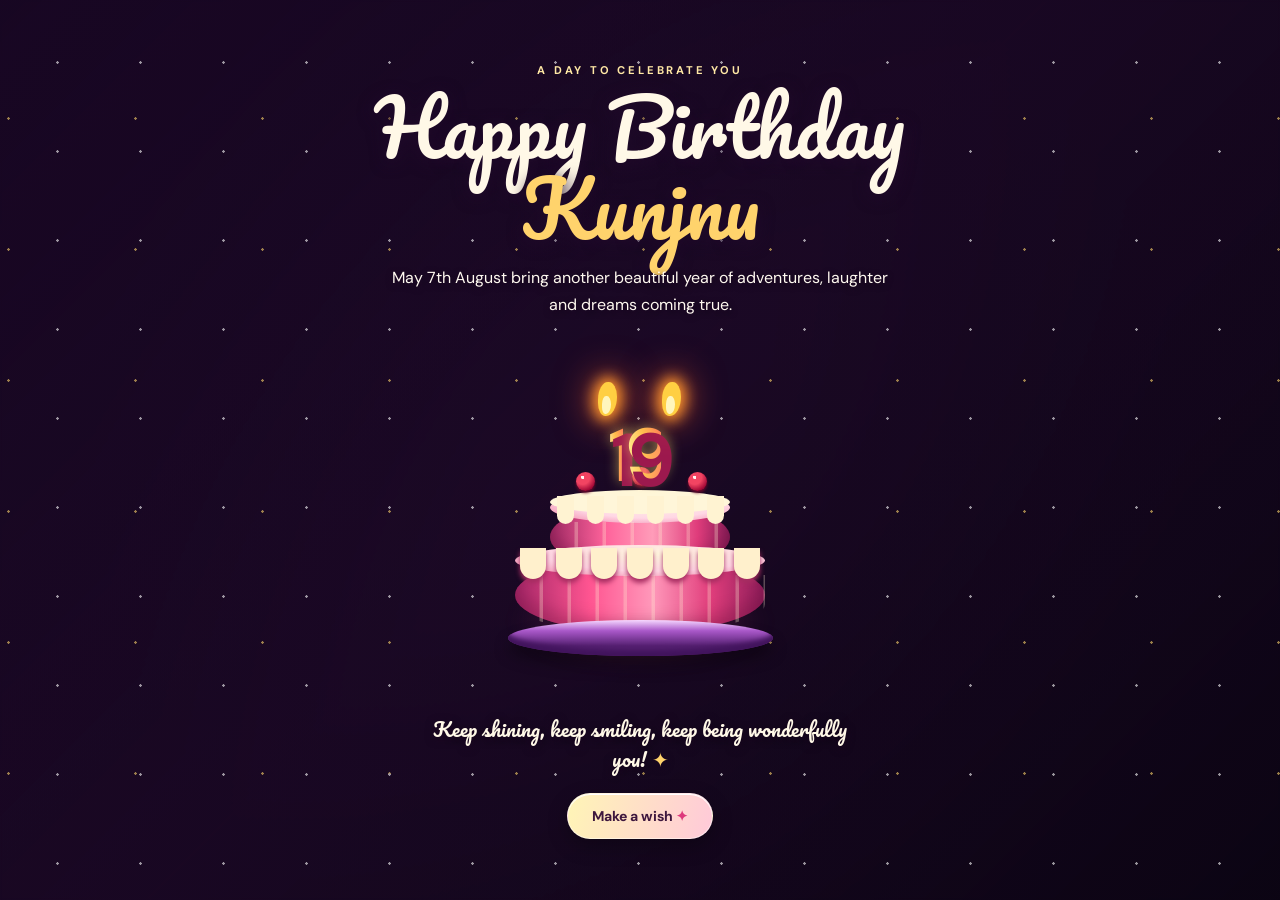
==== Kalabhushan/19/index.html @ 6c45d0da "added first folder" ====
<!doctype html>
<html lang="en">
  <head>
    <meta charset="UTF-8" />
    <meta name="viewport" content="width=device-width, initial-scale=1.0" />
    <meta name="theme-color" content="#17091e" />
    <title>Happy Birthday Kunjnu!</title>
    <link rel="preconnect" href="https://fonts.googleapis.com" />
    <link rel="preconnect" href="https://fonts.gstatic.com" crossorigin />
    <link href="https://fonts.googleapis.com/css2?family=DM+Sans:wght@400;500;700&family=Pacifico&display=swap" rel="stylesheet" />
    <link rel="stylesheet" href="style.css" />
  </head>
  <body>
    <div class="photo-show" aria-hidden="true">
      <div class="photo photo-1"></div><div class="photo photo-2"></div>
      <div class="photo photo-3"></div><div class="photo photo-4"></div>
      <div class="photo photo-5"></div><div class="photo photo-6"></div>
      <div class="photo photo-7"></div><div class="photo photo-8"></div>
      <div class="photo photo-9"></div><div class="photo photo-10"></div>
    </div>
    <div class="backdrop"></div>
    <div class="stars" aria-hidden="true"></div>

    <main>
      <p class="eyebrow">A day to celebrate you</p>
      <h1>Happy Birthday<br /><span>Kunjnu</span></h1>
      <p class="subtitle">May 7th August bring another beautiful year of adventures, laughter and dreams coming true.</p>

      <section class="cake-scene" aria-label="A birthday cake with number 19 candles">
        <div class="glow"></div>
        <div class="cake-wrap">
          <div class="flame flame-one"><i></i></div>
          <div class="flame flame-nine"><i></i></div>
          <div class="number-candles"><span>1</span><span>9</span></div>
          <div class="cake">
            <div class="cherry c1"></div><div class="cherry c2"></div><div class="cherry c3"></div>
            <div class="top-icing"><b></b><b></b><b></b><b></b><b></b><b></b></div>
            <div class="tier top-tier"><div class="side"></div></div>
            <div class="icing-band"><i></i><i></i><i></i><i></i><i></i><i></i><i></i></div>
            <div class="tier bottom-tier"><div class="side"></div></div>
            <div class="plate"></div>
          </div>
        </div>
      </section>

      <p class="wish">Keep shining, keep smiling, keep being wonderfully you! <span>✦</span></p>
      <button id="celebrate" type="button">Make a wish <span>✦</span></button>
    </main>
    <div id="confetti" aria-hidden="true"></div>
    <script src="script.js"></script>
  </body>
</html>
---- Kalabhushan/19/style.css ----
@import url('https://fonts.googleapis.com/css2?family=DM+Sans:wght@400;500;700&family=Pacifico&display=swap');

:root { --cream:#fff8e7; --pink:#ff5d91; --gold:#ffd36c; --purple:#21102e; }
* { box-sizing:border-box; }
body { min-height:100vh; margin:0; color:var(--cream); background:#17091e; font-family:'DM Sans',sans-serif; overflow-x:hidden; }
.photo-show,.backdrop,.stars { position:fixed; inset:0; }
.photo-show { z-index:-3; background:#17091e; }
.photo { position:absolute; inset:-3%; background-size:cover; background-position:center; opacity:0; filter:saturate(.88) contrast(1.05); animation: slideshow 60s infinite; }
.photo-1{background-image:url('images/IMG_20260614_135710746.jpg');animation-delay:0s}.photo-2{background-image:url('images/IMG_20260510_144820942.jpg');animation-delay:6s}.photo-3{background-image:url('images/IMG_20260415_112547070.jpg');animation-delay:12s}.photo-4{background-image:url('images/IMG_20260413_224614595.jpg');animation-delay:18s}.photo-5{background-image:url('images/IMG_20260412_101700161.jpg');animation-delay:24s}.photo-6{background-image:url('images/IMG_20260412_095704825 (1).jpg');animation-delay:30s}.photo-7{background-image:url('images/IMG_20260411_174853434.jpg');animation-delay:36s}.photo-8{background-image:url('images/IMG_20260228_193325940.jpg');animation-delay:42s}.photo-9{background-image:url('images/IMG_20260228_121214849.jpg');animation-delay:48s}.photo-10{background-image:url('images/IMG_20260124_185827385.jpg');animation-delay:54s}
@keyframes slideshow { 0%,100%{opacity:0;transform:scale(1)} 2%,9%{opacity:1;transform:scale(1.06)} 11%{opacity:0;transform:scale(1.1)} }
.backdrop { z-index:-2; background:linear-gradient(135deg,rgba(25,7,37,.84),rgba(32,9,45,.48) 48%,rgba(10,4,18,.8)),radial-gradient(circle at 50% 50%,transparent 0 20%,rgba(8,2,14,.25) 70%); backdrop-filter:blur(1px); }
.stars { z-index:-1; opacity:.58; background-image:radial-gradient(circle,#fff 1px,transparent 1.5px),radial-gradient(circle,#ffd76d 1px,transparent 1.5px); background-size:83px 89px,127px 131px; background-position:16px 18px,72px 53px; animation:twinkle 5s ease-in-out infinite alternate; }
@keyframes twinkle {to{opacity:.85; transform:scale(1.02)}}
main { width:min(94%,680px); min-height:100vh; text-align:center; margin:auto; display:flex; flex-direction:column; align-items:center; padding:clamp(38px,7vh,70px) 0 40px; }
.eyebrow { margin:0 0 10px; text-transform:uppercase; color:#ffe8a5; letter-spacing:.25em; font-size:.7rem; font-weight:700; }
h1 { margin:0; font-family:Pacifico,cursive; font-weight:400; font-size:clamp(2.7rem,8vw,4.8rem); line-height:1.05; text-shadow:0 3px 16px #210a2b; }
h1 span { color:var(--gold); }
.subtitle { max-width:500px; margin:17px auto 6px; color:#fff9f0; line-height:1.65; font-size:clamp(.88rem,2vw,1rem); text-shadow:0 2px 6px #1a061f; }
.cake-scene { height:clamp(310px,43vw,390px); width:100%; display:grid; place-items:center; perspective:900px; }
.cake-wrap { width:280px; height:280px; position:relative; transform-style:preserve-3d; animation:float 4s ease-in-out infinite; }
@keyframes float {50%{transform:translateY(-10px)}}
.glow { width:250px; height:75px; border-radius:50%; position:absolute; margin-top:205px; background:radial-gradient(ellipse,rgba(255,188,80,.55),rgba(255,84,147,.16) 45%,transparent 70%); filter:blur(12px); animation:pulse 3s ease-in-out infinite; }
@keyframes pulse {50%{transform:scale(1.15);opacity:.7}}
.cake { position:absolute; width:280px; height:210px; bottom:3px; transform-style:preserve-3d; animation:turn 10s linear infinite; }
@keyframes turn {from{transform:rotateY(-18deg)}50%{transform:rotateY(18deg)}to{transform:rotateY(-18deg)}}
.tier { left:50%; transform:translateX(-50%); position:absolute; border-radius:50%; }
.bottom-tier { bottom:23px; width:250px; height:76px; background:linear-gradient(90deg,#a42667,#ff5591 30%,#ff98ba 55%,#e13e7c 78%,#8c1c59); box-shadow:inset 0 -11px 15px rgba(91,6,48,.28); }
.bottom-tier:before,.top-tier:before { content:''; position:absolute; inset:-12px 0 auto; height:31px; border-radius:50%; background:radial-gradient(ellipse at 55% 30%,#fff9de,#ffd7e5 55%,#ed779e); }
.top-tier { bottom:86px; width:180px; height:66px; background:linear-gradient(90deg,#9e2863,#ff639b 31%,#ff9cb9 57%,#df3c7b 82%,#851c57); box-shadow:inset 0 -10px 14px rgba(91,6,48,.28); }
.side { position:absolute; inset:18px 0 0; border-radius:0 0 50% 50%; background:repeating-linear-gradient(90deg,transparent 0 24px,rgba(255,237,208,.3) 25px 28px); }
.icing-band { position:absolute; bottom:83px; left:15px; width:250px; height:25px; display:flex; justify-content:space-around; z-index:2; }
.icing-band i { width:26px; height:31px; border-radius:0 0 16px 16px; background:#fff0cc; box-shadow:0 4px 5px #a62d61; }
.top-icing { position:absolute; z-index:3; bottom:142px; left:50px; width:180px; height:24px; border-radius:50%; background:#fff6d9; display:flex; justify-content:space-around; align-items:end; }
.top-icing b { height:28px; width:17px; background:#fff3d2; border-radius:0 0 12px 12px; transform:translateY(10px); }
.cherry { z-index:4; position:absolute; bottom:165px; width:19px; height:19px; border-radius:50%; background:radial-gradient(circle at 35% 28%,#fff5f2 0 8%,#f24462 10% 38%,#9f0735 75%); box-shadow:0 2px 3px #690729; }.c1{left:76px}.c2{left:132px;bottom:170px}.c3{right:73px}
.plate { position:absolute; bottom:0; left:8px; height:36px; width:265px; border-radius:50%; background:linear-gradient(#f6d8ff,#a958c9 30%,#552071 72%); box-shadow:0 10px 15px rgba(0,0,0,.35),inset 0 -6px 5px #42145d; }
.number-candles { z-index:8; position:absolute; bottom:166px; left:0; width:100%; display:flex; justify-content:center; gap:4px; font:bold 75px/1 'DM Sans',sans-serif; letter-spacing:-10px; transform:translateX(-5px); text-shadow:3px 5px 0 #9c194e,0 0 13px rgba(255,224,109,.6); }
.number-candles span { display:inline-block; background:linear-gradient(90deg,#fff2a3,#ffbc46 45%,#ff6659); color:transparent; background-clip:text; -webkit-background-clip:text; }
.flame { z-index:9; position:absolute; width:19px; height:34px; bottom:243px; border-radius:55% 45% 60% 40%; background:#ffcf42; box-shadow:0 0 14px 5px #ff952e,0 0 35px 9px rgba(255,94,52,.55); animation:flicker .55s ease-in-out infinite alternate; }.flame:after{content:'';position:absolute;width:9px;height:18px;background:#fff6bd;border-radius:50% 50% 60% 40%;bottom:2px;left:4px}.flame-one{left:98px}.flame-nine{left:162px}
@keyframes flicker {to{transform:rotate(6deg) scale(.9,1.08);filter:brightness(1.15)}}
.wish { margin:0 0 19px; max-width:430px; font-family:Pacifico,cursive; font-size:clamp(1rem,3vw,1.25rem); line-height:1.5; text-shadow:0 2px 8px #19051d; }.wish span{color:var(--gold)}
button { border:1px solid rgba(255,255,255,.5); border-radius:99px; padding:13px 24px; color:#3e173e; background:linear-gradient(105deg,#fff5b6,#ffc9d9); font:700 .88rem 'DM Sans'; cursor:pointer; box-shadow:0 7px 20px rgba(0,0,0,.28),inset 0 1px #fff; transition:transform .2s,box-shadow .2s; }button:hover{transform:translateY(-3px) scale(1.03);box-shadow:0 10px 24px rgba(0,0,0,.34)}button span{color:#dd397c}
#confetti { position:fixed; inset:0; pointer-events:none; overflow:hidden; z-index:10; }.confetti { position:absolute; width:9px; height:15px; border-radius:2px; animation:fall 2.8s linear forwards; }@keyframes fall {to{transform:translate3d(var(--drift),110vh,0) rotate(720deg);opacity:0}}
@media (max-width:480px){.cake-wrap{transform:scale(.88)}.cake-scene{height:290px}.subtitle{max-width:330px}.eyebrow{font-size:.62rem}}
@media (prefers-reduced-motion:reduce){*,*:before,*:after{animation-duration:.001ms!important;animation-iteration-count:1!important;scroll-behavior:auto!important}}
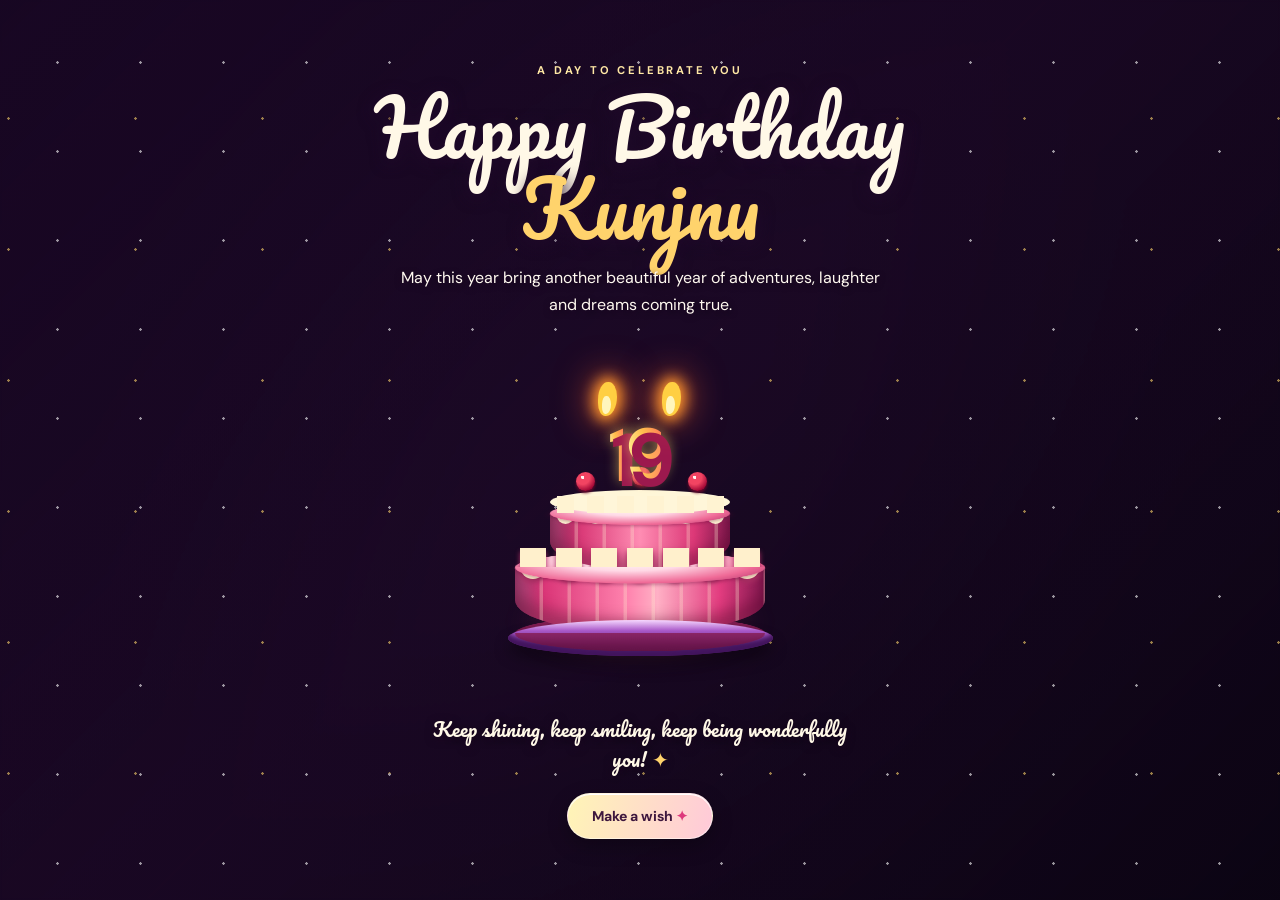
==== commit 47a4c942: "small change" ====
--- a/Kalabhushan/19/index.html
+++ b/Kalabhushan/19/index.html
@@ -5,47 +5,95 @@
     <meta name="viewport" content="width=device-width, initial-scale=1.0" />
     <meta name="theme-color" content="#17091e" />
     <title>Happy Birthday Kunjnu!</title>
+
     <link rel="preconnect" href="https://fonts.googleapis.com" />
     <link rel="preconnect" href="https://fonts.gstatic.com" crossorigin />
-    <link href="https://fonts.googleapis.com/css2?family=DM+Sans:wght@400;500;700&family=Pacifico&display=swap" rel="stylesheet" />
+    <link
+      href="https://fonts.googleapis.com/css2?family=DM+Sans:wght@400;500;700&family=Pacifico&display=swap"
+      rel="stylesheet"
+    />
     <link rel="stylesheet" href="style.css" />
   </head>
+
   <body>
     <div class="photo-show" aria-hidden="true">
-      <div class="photo photo-1"></div><div class="photo photo-2"></div>
-      <div class="photo photo-3"></div><div class="photo photo-4"></div>
-      <div class="photo photo-5"></div><div class="photo photo-6"></div>
-      <div class="photo photo-7"></div><div class="photo photo-8"></div>
-      <div class="photo photo-9"></div><div class="photo photo-10"></div>
+      <div class="photo photo-1"></div>
+      <div class="photo photo-2"></div>
+      <div class="photo photo-3"></div>
+      <div class="photo photo-4"></div>
+      <div class="photo photo-5"></div>
+      <div class="photo photo-6"></div>
+      <div class="photo photo-7"></div>
+      <div class="photo photo-8"></div>
+      <div class="photo photo-9"></div>
+      <div class="photo photo-10"></div>
     </div>
+
     <div class="backdrop"></div>
     <div class="stars" aria-hidden="true"></div>
+    <div id="glitter" aria-hidden="true"></div>
 
     <main>
       <p class="eyebrow">A day to celebrate you</p>
-      <h1>Happy Birthday<br /><span>Kunjnu</span></h1>
-      <p class="subtitle">May 7th August bring another beautiful year of adventures, laughter and dreams coming true.</p>
+
+      <h1>
+        Happy Birthday<br />
+        <span>Kunjnu</span>
+      </h1>
+
+      <p class="subtitle">
+        May this year bring another beautiful year of adventures, laughter and
+        dreams coming true.
+      </p>
 
       <section class="cake-scene" aria-label="A birthday cake with number 19 candles">
         <div class="glow"></div>
+
         <div class="cake-wrap">
           <div class="flame flame-one"><i></i></div>
           <div class="flame flame-nine"><i></i></div>
-          <div class="number-candles"><span>1</span><span>9</span></div>
+
+          <div class="number-candles">
+            <span>1</span>
+            <span>9</span>
+          </div>
+
           <div class="cake">
-            <div class="cherry c1"></div><div class="cherry c2"></div><div class="cherry c3"></div>
-            <div class="top-icing"><b></b><b></b><b></b><b></b><b></b><b></b></div>
-            <div class="tier top-tier"><div class="side"></div></div>
-            <div class="icing-band"><i></i><i></i><i></i><i></i><i></i><i></i><i></i></div>
-            <div class="tier bottom-tier"><div class="side"></div></div>
+            <div class="cherry c1"></div>
+            <div class="cherry c2"></div>
+            <div class="cherry c3"></div>
+
+            <div class="top-icing">
+              <b></b><b></b><b></b><b></b><b></b><b></b>
+            </div>
+
+            <div class="tier top-tier">
+              <div class="side"></div>
+            </div>
+
+            <div class="icing-band">
+              <i></i><i></i><i></i><i></i><i></i><i></i><i></i>
+            </div>
+
+            <div class="tier bottom-tier">
+              <div class="side"></div>
+            </div>
+
             <div class="plate"></div>
           </div>
         </div>
       </section>
 
-      <p class="wish">Keep shining, keep smiling, keep being wonderfully you! <span>✦</span></p>
-      <button id="celebrate" type="button">Make a wish <span>✦</span></button>
+      <p class="wish">
+        Keep shining, keep smiling, keep being wonderfully you!
+        <span>✦</span>
+      </p>
+
+      <button id="celebrate" type="button">
+        Make a wish <span>✦</span>
+      </button>
     </main>
+
     <div id="confetti" aria-hidden="true"></div>
     <script src="script.js"></script>
   </body>
--- a/Kalabhushan/19/style.css
+++ b/Kalabhushan/19/style.css
@@ -1,45 +1,569 @@
-@import url('https://fonts.googleapis.com/css2?family=DM+Sans:wght@400;500;700&family=Pacifico&display=swap');
-
-:root { --cream:#fff8e7; --pink:#ff5d91; --gold:#ffd36c; --purple:#21102e; }
-* { box-sizing:border-box; }
-body { min-height:100vh; margin:0; color:var(--cream); background:#17091e; font-family:'DM Sans',sans-serif; overflow-x:hidden; }
-.photo-show,.backdrop,.stars { position:fixed; inset:0; }
-.photo-show { z-index:-3; background:#17091e; }
-.photo { position:absolute; inset:-3%; background-size:cover; background-position:center; opacity:0; filter:saturate(.88) contrast(1.05); animation: slideshow 60s infinite; }
-.photo-1{background-image:url('images/IMG_20260614_135710746.jpg');animation-delay:0s}.photo-2{background-image:url('images/IMG_20260510_144820942.jpg');animation-delay:6s}.photo-3{background-image:url('images/IMG_20260415_112547070.jpg');animation-delay:12s}.photo-4{background-image:url('images/IMG_20260413_224614595.jpg');animation-delay:18s}.photo-5{background-image:url('images/IMG_20260412_101700161.jpg');animation-delay:24s}.photo-6{background-image:url('images/IMG_20260412_095704825 (1).jpg');animation-delay:30s}.photo-7{background-image:url('images/IMG_20260411_174853434.jpg');animation-delay:36s}.photo-8{background-image:url('images/IMG_20260228_193325940.jpg');animation-delay:42s}.photo-9{background-image:url('images/IMG_20260228_121214849.jpg');animation-delay:48s}.photo-10{background-image:url('images/IMG_20260124_185827385.jpg');animation-delay:54s}
-@keyframes slideshow { 0%,100%{opacity:0;transform:scale(1)} 2%,9%{opacity:1;transform:scale(1.06)} 11%{opacity:0;transform:scale(1.1)} }
-.backdrop { z-index:-2; background:linear-gradient(135deg,rgba(25,7,37,.84),rgba(32,9,45,.48) 48%,rgba(10,4,18,.8)),radial-gradient(circle at 50% 50%,transparent 0 20%,rgba(8,2,14,.25) 70%); backdrop-filter:blur(1px); }
-.stars { z-index:-1; opacity:.58; background-image:radial-gradient(circle,#fff 1px,transparent 1.5px),radial-gradient(circle,#ffd76d 1px,transparent 1.5px); background-size:83px 89px,127px 131px; background-position:16px 18px,72px 53px; animation:twinkle 5s ease-in-out infinite alternate; }
-@keyframes twinkle {to{opacity:.85; transform:scale(1.02)}}
-main { width:min(94%,680px); min-height:100vh; text-align:center; margin:auto; display:flex; flex-direction:column; align-items:center; padding:clamp(38px,7vh,70px) 0 40px; }
-.eyebrow { margin:0 0 10px; text-transform:uppercase; color:#ffe8a5; letter-spacing:.25em; font-size:.7rem; font-weight:700; }
-h1 { margin:0; font-family:Pacifico,cursive; font-weight:400; font-size:clamp(2.7rem,8vw,4.8rem); line-height:1.05; text-shadow:0 3px 16px #210a2b; }
-h1 span { color:var(--gold); }
-.subtitle { max-width:500px; margin:17px auto 6px; color:#fff9f0; line-height:1.65; font-size:clamp(.88rem,2vw,1rem); text-shadow:0 2px 6px #1a061f; }
-.cake-scene { height:clamp(310px,43vw,390px); width:100%; display:grid; place-items:center; perspective:900px; }
-.cake-wrap { width:280px; height:280px; position:relative; transform-style:preserve-3d; animation:float 4s ease-in-out infinite; }
-@keyframes float {50%{transform:translateY(-10px)}}
-.glow { width:250px; height:75px; border-radius:50%; position:absolute; margin-top:205px; background:radial-gradient(ellipse,rgba(255,188,80,.55),rgba(255,84,147,.16) 45%,transparent 70%); filter:blur(12px); animation:pulse 3s ease-in-out infinite; }
-@keyframes pulse {50%{transform:scale(1.15);opacity:.7}}
-.cake { position:absolute; width:280px; height:210px; bottom:3px; transform-style:preserve-3d; animation:turn 10s linear infinite; }
-@keyframes turn {from{transform:rotateY(-18deg)}50%{transform:rotateY(18deg)}to{transform:rotateY(-18deg)}}
-.tier { left:50%; transform:translateX(-50%); position:absolute; border-radius:50%; }
-.bottom-tier { bottom:23px; width:250px; height:76px; background:linear-gradient(90deg,#a42667,#ff5591 30%,#ff98ba 55%,#e13e7c 78%,#8c1c59); box-shadow:inset 0 -11px 15px rgba(91,6,48,.28); }
-.bottom-tier:before,.top-tier:before { content:''; position:absolute; inset:-12px 0 auto; height:31px; border-radius:50%; background:radial-gradient(ellipse at 55% 30%,#fff9de,#ffd7e5 55%,#ed779e); }
-.top-tier { bottom:86px; width:180px; height:66px; background:linear-gradient(90deg,#9e2863,#ff639b 31%,#ff9cb9 57%,#df3c7b 82%,#851c57); box-shadow:inset 0 -10px 14px rgba(91,6,48,.28); }
-.side { position:absolute; inset:18px 0 0; border-radius:0 0 50% 50%; background:repeating-linear-gradient(90deg,transparent 0 24px,rgba(255,237,208,.3) 25px 28px); }
-.icing-band { position:absolute; bottom:83px; left:15px; width:250px; height:25px; display:flex; justify-content:space-around; z-index:2; }
-.icing-band i { width:26px; height:31px; border-radius:0 0 16px 16px; background:#fff0cc; box-shadow:0 4px 5px #a62d61; }
-.top-icing { position:absolute; z-index:3; bottom:142px; left:50px; width:180px; height:24px; border-radius:50%; background:#fff6d9; display:flex; justify-content:space-around; align-items:end; }
-.top-icing b { height:28px; width:17px; background:#fff3d2; border-radius:0 0 12px 12px; transform:translateY(10px); }
-.cherry { z-index:4; position:absolute; bottom:165px; width:19px; height:19px; border-radius:50%; background:radial-gradient(circle at 35% 28%,#fff5f2 0 8%,#f24462 10% 38%,#9f0735 75%); box-shadow:0 2px 3px #690729; }.c1{left:76px}.c2{left:132px;bottom:170px}.c3{right:73px}
-.plate { position:absolute; bottom:0; left:8px; height:36px; width:265px; border-radius:50%; background:linear-gradient(#f6d8ff,#a958c9 30%,#552071 72%); box-shadow:0 10px 15px rgba(0,0,0,.35),inset 0 -6px 5px #42145d; }
-.number-candles { z-index:8; position:absolute; bottom:166px; left:0; width:100%; display:flex; justify-content:center; gap:4px; font:bold 75px/1 'DM Sans',sans-serif; letter-spacing:-10px; transform:translateX(-5px); text-shadow:3px 5px 0 #9c194e,0 0 13px rgba(255,224,109,.6); }
-.number-candles span { display:inline-block; background:linear-gradient(90deg,#fff2a3,#ffbc46 45%,#ff6659); color:transparent; background-clip:text; -webkit-background-clip:text; }
-.flame { z-index:9; position:absolute; width:19px; height:34px; bottom:243px; border-radius:55% 45% 60% 40%; background:#ffcf42; box-shadow:0 0 14px 5px #ff952e,0 0 35px 9px rgba(255,94,52,.55); animation:flicker .55s ease-in-out infinite alternate; }.flame:after{content:'';position:absolute;width:9px;height:18px;background:#fff6bd;border-radius:50% 50% 60% 40%;bottom:2px;left:4px}.flame-one{left:98px}.flame-nine{left:162px}
-@keyframes flicker {to{transform:rotate(6deg) scale(.9,1.08);filter:brightness(1.15)}}
-.wish { margin:0 0 19px; max-width:430px; font-family:Pacifico,cursive; font-size:clamp(1rem,3vw,1.25rem); line-height:1.5; text-shadow:0 2px 8px #19051d; }.wish span{color:var(--gold)}
-button { border:1px solid rgba(255,255,255,.5); border-radius:99px; padding:13px 24px; color:#3e173e; background:linear-gradient(105deg,#fff5b6,#ffc9d9); font:700 .88rem 'DM Sans'; cursor:pointer; box-shadow:0 7px 20px rgba(0,0,0,.28),inset 0 1px #fff; transition:transform .2s,box-shadow .2s; }button:hover{transform:translateY(-3px) scale(1.03);box-shadow:0 10px 24px rgba(0,0,0,.34)}button span{color:#dd397c}
-#confetti { position:fixed; inset:0; pointer-events:none; overflow:hidden; z-index:10; }.confetti { position:absolute; width:9px; height:15px; border-radius:2px; animation:fall 2.8s linear forwards; }@keyframes fall {to{transform:translate3d(var(--drift),110vh,0) rotate(720deg);opacity:0}}
-@media (max-width:480px){.cake-wrap{transform:scale(.88)}.cake-scene{height:290px}.subtitle{max-width:330px}.eyebrow{font-size:.62rem}}
-@media (prefers-reduced-motion:reduce){*,*:before,*:after{animation-duration:.001ms!important;animation-iteration-count:1!important;scroll-behavior:auto!important}}
+@import url("https://fonts.googleapis.com/css2?family=DM+Sans:wght@400;500;700&family=Pacifico&display=swap");
+
+:root {
+  --cream: #fff8e7;
+  --pink: #ff5d91;
+  --gold: #ffd36c;
+  --purple: #21102e;
+}
+
+* {
+  box-sizing: border-box;
+}
+
+body {
+  min-height: 100vh;
+  margin: 0;
+  color: var(--cream);
+  background: #17091e;
+  font-family: "DM Sans", sans-serif;
+  overflow-x: hidden;
+}
+
+.photo-show,
+.backdrop,
+.stars {
+  position: fixed;
+  inset: 0;
+}
+
+.photo-show {
+  z-index: -3;
+  background: #17091e;
+}
+
+.photo {
+  position: absolute;
+  inset: -3%;
+  background-size: cover;
+  background-position: center;
+  opacity: 0;
+  filter: saturate(0.88) contrast(1.05);
+  animation: slideshow 40s infinite;
+}
+
+.photo-1 {
+  background-image: url("images/IMG_20260614_135710746.jpg");
+  animation-delay: 0s;
+}
+
+.photo-2 {
+  background-image: url("images/IMG_20260510_144820942.jpg");
+  animation-delay: 4s;
+}
+
+.photo-3 {
+  background-image: url("images/IMG_20260415_112547070.jpg");
+  animation-delay: 8s;
+}
+
+.photo-4 {
+  background-image: url("images/IMG_20260413_224614595.jpg");
+  animation-delay: 12s;
+}
+
+.photo-5 {
+  background-image: url("images/IMG_20260412_101700161.jpg");
+  animation-delay: 16s;
+}
+
+.photo-6 {
+  background-image: url("images/IMG_20260412_095704825 (1).jpg");
+  animation-delay: 20s;
+}
+
+.photo-7 {
+  background-image: url("images/IMG_20260411_174853434.jpg");
+  animation-delay: 24s;
+}
+
+.photo-8 {
+  background-image: url("images/IMG_20260228_193325940.jpg");
+  animation-delay: 28s;
+}
+
+.photo-9 {
+  background-image: url("images/IMG_20260228_121214849.jpg");
+  animation-delay: 32s;
+}
+
+.photo-10 {
+  background-image: url("images/IMG_20260124_185827385.jpg");
+  animation-delay: 36s;
+}
+
+@keyframes slideshow {
+  0%,
+  100% {
+    opacity: 0;
+    transform: scale(1);
+  }
+
+  3%,
+  8% {
+    opacity: 1;
+    transform: scale(1.06);
+  }
+
+  10% {
+    opacity: 0;
+    transform: scale(1.1);
+  }
+}
+
+.backdrop {
+  z-index: -2;
+  background: linear-gradient(135deg, rgba(25, 7, 37, 0.84), rgba(32, 9, 45, 0.48) 48%, rgba(10, 4, 18, 0.8)),
+    radial-gradient(circle at 50% 50%, transparent 0 20%, rgba(8, 2, 14, 0.25) 70%);
+  backdrop-filter: blur(1px);
+}
+
+.stars {
+  z-index: -1;
+  opacity: 0.58;
+  background-image: radial-gradient(circle, #fff 1px, transparent 1.5px), radial-gradient(circle, #ffd76d 1px, transparent 1.5px);
+  background-size: 83px 89px, 127px 131px;
+  background-position: 16px 18px, 72px 53px;
+  animation: twinkle 5s ease-in-out infinite alternate;
+}
+
+@keyframes twinkle {
+  to {
+    opacity: 0.85;
+    transform: scale(1.02);
+  }
+}
+
+main {
+  width: min(94%, 680px);
+  min-height: 100vh;
+  text-align: center;
+  margin: auto;
+  display: flex;
+  flex-direction: column;
+  align-items: center;
+  padding: clamp(38px, 7vh, 70px) 0 40px;
+}
+
+.eyebrow {
+  margin: 0 0 10px;
+  text-transform: uppercase;
+  color: #ffe8a5;
+  letter-spacing: 0.25em;
+  font-size: 0.7rem;
+  font-weight: 700;
+}
+
+h1 {
+  margin: 0;
+  font-family: Pacifico, cursive;
+  font-weight: 400;
+  font-size: clamp(2.7rem, 8vw, 4.8rem);
+  line-height: 1.05;
+  text-shadow: 0 3px 16px #210a2b;
+}
+
+h1 span {
+  color: var(--gold);
+}
+
+.subtitle {
+  max-width: 500px;
+  margin: 17px auto 6px;
+  color: #fff9f0;
+  line-height: 1.65;
+  font-size: clamp(0.88rem, 2vw, 1rem);
+  text-shadow: 0 2px 6px #1a061f;
+}
+
+.cake-scene {
+  height: clamp(310px, 43vw, 390px);
+  width: 100%;
+  display: grid;
+  place-items: center;
+  perspective: 900px;
+}
+
+.cake-wrap {
+  width: 280px;
+  height: 280px;
+  position: relative;
+  transform-style: preserve-3d;
+  animation: float 4s ease-in-out infinite;
+}
+
+@keyframes float {
+  50% {
+    transform: translateY(-10px);
+  }
+}
+
+.glow {
+  width: 250px;
+  height: 75px;
+  border-radius: 50%;
+  position: absolute;
+  margin-top: 205px;
+  background: radial-gradient(ellipse, rgba(255, 188, 80, 0.55), rgba(255, 84, 147, 0.16) 45%, transparent 70%);
+  filter: blur(12px);
+  animation: pulse 3s ease-in-out infinite;
+}
+
+@keyframes pulse {
+  50% {
+    transform: scale(1.15);
+    opacity: 0.7;
+  }
+}
+
+.cake {
+  position: absolute;
+  width: 280px;
+  height: 210px;
+  bottom: 3px;
+  transform-style: preserve-3d;
+  animation: turn 8s ease-in-out infinite;
+}
+
+@keyframes turn {
+  from {
+    transform: rotateY(-28deg);
+  }
+
+  50% {
+    transform: rotateY(28deg);
+  }
+
+  to {
+    transform: rotateY(-28deg);
+  }
+}
+
+/* Each tier is a small cylinder: perspective-flattened circular caps plus a deep curved side. */
+.tier {
+  left: 50%;
+  position: absolute;
+  transform: translateX(-50%);
+  transform-style: preserve-3d;
+}
+
+.bottom-tier {
+  bottom: 23px;
+  width: 250px;
+  height: 66px;
+  background: linear-gradient(90deg, #8c1e57 0%, #db3678 12%, #ff83ae 45%, #ffb0c5 57%, #e23c7f 82%, #7e164d);
+  border-radius: 0 0 50% 50%;
+  box-shadow: inset 0 -13px 14px rgba(86, 4, 40, 0.42), inset 15px 0 16px rgba(255, 255, 255, 0.15);
+}
+
+.tier::before,
+.tier::after {
+  content: "";
+  position: absolute;
+  left: 0;
+  width: 100%;
+  border-radius: 50%;
+  transform: rotateX(66deg);
+  transform-origin: center;
+}
+
+.tier::before {
+  top: -35px;
+  height: 70px;
+  background: radial-gradient(ellipse at 45% 25%, #fffef1 0 4%, #ffd9e6 35%, #ef6996 69%, #9b225d);
+  box-shadow: 0 3px 7px rgba(90, 4, 50, 0.35);
+}
+
+.tier::after {
+  bottom: -34px;
+  height: 68px;
+  background: linear-gradient(#a22462, #67103f);
+  opacity: 0.8;
+  z-index: -1;
+}
+
+.top-tier {
+  bottom: 86px;
+  width: 180px;
+  height: 57px;
+  background: linear-gradient(90deg, #861d51, #db3c79 18%, #ff8db3 50%, #dc3877 80%, #7b174b);
+  border-radius: 0 0 50% 50%;
+  box-shadow: inset 0 -12px 14px rgba(86, 4, 40, 0.4), inset 12px 0 12px rgba(255, 255, 255, 0.13);
+}
+
+.top-tier::before {
+  top: -29px;
+  height: 58px;
+}
+
+.top-tier::after {
+  bottom: -28px;
+  height: 56px;
+}
+
+.side {
+  position: absolute;
+  inset: 0;
+  overflow: hidden;
+  border-radius: 0 0 50% 50%;
+  background: repeating-linear-gradient(90deg, transparent 0 24px, rgba(255, 237, 208, 0.3) 25px 28px);
+}
+
+.icing-band {
+  position: absolute;
+  bottom: 83px;
+  left: 15px;
+  width: 250px;
+  height: 25px;
+  display: flex;
+  justify-content: space-around;
+  z-index: 2;
+}
+
+.icing-band i {
+  width: 26px;
+  height: 31px;
+  border-radius: 0 0 16px 16px;
+  background: #fff0cc;
+  box-shadow: 0 4px 5px #a62d61;
+}
+
+.top-icing {
+  position: absolute;
+  z-index: 3;
+  bottom: 142px;
+  left: 50px;
+  width: 180px;
+  height: 24px;
+  border-radius: 50%;
+  background: #fff6d9;
+  display: flex;
+  justify-content: space-around;
+  align-items: end;
+}
+
+.top-icing b {
+  height: 28px;
+  width: 17px;
+  background: #fff3d2;
+  border-radius: 0 0 12px 12px;
+  transform: translateY(10px);
+}
+
+.cherry {
+  z-index: 4;
+  position: absolute;
+  bottom: 165px;
+  width: 19px;
+  height: 19px;
+  border-radius: 50%;
+  background: radial-gradient(circle at 35% 28%, #fff5f2 0 8%, #f24462 10% 38%, #9f0735 75%);
+  box-shadow: 0 2px 3px #690729;
+}
+
+.c1 {
+  left: 76px;
+}
+
+.c2 {
+  left: 132px;
+  bottom: 170px;
+}
+
+.c3 {
+  right: 73px;
+}
+
+.plate {
+  position: absolute;
+  bottom: 0;
+  left: 8px;
+  height: 36px;
+  width: 265px;
+  border-radius: 50%;
+  background: linear-gradient(#f6d8ff, #a958c9 30%, #552071 72%);
+  box-shadow: 0 10px 15px rgba(0, 0, 0, 0.35), inset 0 -6px 5px #42145d;
+}
+
+.number-candles {
+  z-index: 8;
+  position: absolute;
+  bottom: 166px;
+  left: 0;
+  width: 100%;
+  display: flex;
+  justify-content: center;
+  gap: 4px;
+  font: bold 75px/1 "DM Sans", sans-serif;
+  letter-spacing: -10px;
+  transform: translateX(-5px);
+  text-shadow: 3px 5px 0 #9c194e, 0 0 13px rgba(255, 224, 109, 0.6);
+}
+
+.number-candles span {
+  display: inline-block;
+  background: linear-gradient(90deg, #fff2a3, #ffbc46 45%, #ff6659);
+  color: transparent;
+  background-clip: text;
+  -webkit-background-clip: text;
+}
+
+.flame {
+  z-index: 9;
+  position: absolute;
+  width: 19px;
+  height: 34px;
+  bottom: 243px;
+  border-radius: 55% 45% 60% 40%;
+  background: #ffcf42;
+  box-shadow: 0 0 14px 5px #ff952e, 0 0 35px 9px rgba(255, 94, 52, 0.55);
+  animation: flicker 0.55s ease-in-out infinite alternate;
+}
+
+.flame::after {
+  content: "";
+  position: absolute;
+  width: 9px;
+  height: 18px;
+  background: #fff6bd;
+  border-radius: 50% 50% 60% 40%;
+  bottom: 2px;
+  left: 4px;
+}
+
+.flame-one {
+  left: 98px;
+}
+
+.flame-nine {
+  left: 162px;
+}
+
+@keyframes flicker {
+  to {
+    transform: rotate(6deg) scale(0.9, 1.08);
+    filter: brightness(1.15);
+  }
+}
+
+.wish {
+  margin: 0 0 19px;
+  max-width: 430px;
+  font-family: Pacifico, cursive;
+  font-size: clamp(1rem, 3vw, 1.25rem);
+  line-height: 1.5;
+  text-shadow: 0 2px 8px #19051d;
+}
+
+.wish span {
+  color: var(--gold);
+}
+
+button {
+  border: 1px solid rgba(255, 255, 255, 0.5);
+  border-radius: 99px;
+  padding: 13px 24px;
+  color: #3e173e;
+  background: linear-gradient(105deg, #fff5b6, #ffc9d9);
+  font: 700 0.88rem "DM Sans";
+  cursor: pointer;
+  box-shadow: 0 7px 20px rgba(0, 0, 0, 0.28), inset 0 1px #fff;
+  transition: transform 0.2s, box-shadow 0.2s;
+}
+
+button:hover {
+  transform: translateY(-3px) scale(1.03);
+  box-shadow: 0 10px 24px rgba(0, 0, 0, 0.34);
+}
+
+button span {
+  color: #dd397c;
+}
+
+#confetti,
+#glitter {
+  position: fixed;
+  inset: 0;
+  pointer-events: none;
+  overflow: hidden;
+  z-index: 10;
+}
+
+.confetti {
+  position: absolute;
+  width: 9px;
+  height: 15px;
+  border-radius: 2px;
+  animation: fall 2.8s linear forwards;
+}
+
+@keyframes fall {
+  to {
+    transform: translate3d(var(--drift), 110vh, 0) rotate(720deg);
+    opacity: 0;
+  }
+}
+
+#glitter {
+  z-index: 1;
+}
+
+.glitter-piece {
+  position: absolute;
+  top: -18px;
+  width: 4px;
+  height: 4px;
+  background: #fff5ae;
+  border-radius: 50%;
+  box-shadow: 0 0 7px 2px rgba(255, 211, 88, 0.9);
+  animation: glitter-fall var(--fall-time) linear infinite;
+  animation-delay: var(--fall-delay);
+}
+
+@keyframes glitter-fall {
+  0% {
+    transform: translate3d(0, -15px, 0) scale(0.35);
+    opacity: 0;
+  }
+
+  10% {
+    opacity: 0.95;
+  }
+
+  75% {
+    opacity: 0.75;
+  }
+
+  100% {
+    transform: translate3d(var(--glitter-drift), 110vh, 0) scale(1.25);
+    opacity: 0;
+  }
+}
+
+@media (max-width: 480px) {
+  .cake-wrap {
+    transform: scale(0.88);
+  }
+
+  .cake-scene {
+    height: 290px;
+  }
+
+  .subtitle {
+    max-width: 330px;
+  }
+
+  .eyebrow {
+    font-size: 0.62rem;
+  }
+}
+
+@media (prefers-reduced-motion: reduce) {
+  *,
+  *::before,
+  *::after {
+    animation-duration: 0.001ms !important;
+    animation-iteration-count: 1 !important;
+    scroll-behavior: auto !important;
+  }
+}
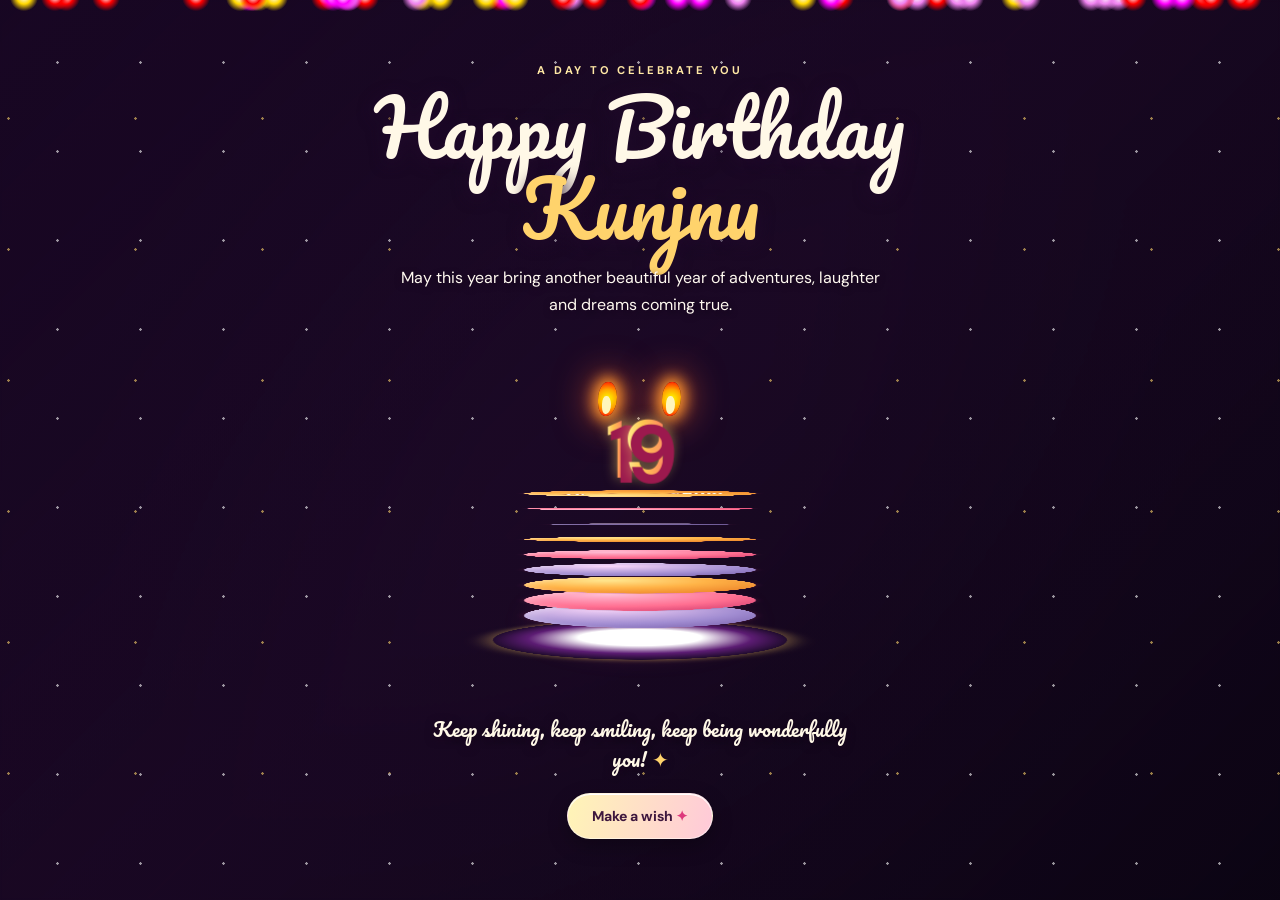
==== commit f6da1a7d: "added 3D cake and glitter" ====
--- a/Kalabhushan/19/index.html
+++ b/Kalabhushan/19/index.html
@@ -59,27 +59,11 @@
           </div>
 
           <div class="cake">
-            <div class="cherry c1"></div>
-            <div class="cherry c2"></div>
-            <div class="cherry c3"></div>
-
-            <div class="top-icing">
-              <b></b><b></b><b></b><b></b><b></b><b></b>
-            </div>
-
-            <div class="tier top-tier">
-              <div class="side"></div>
-            </div>
-
-            <div class="icing-band">
-              <i></i><i></i><i></i><i></i><i></i><i></i><i></i>
-            </div>
-
-            <div class="tier bottom-tier">
-              <div class="side"></div>
-            </div>
-
-            <div class="plate"></div>
+            <div class="layer birthday-layer"><span>Happy Birthday</span></div>
+            <div class="layer"></div><div class="layer"></div><div class="layer"></div>
+            <div class="layer"></div><div class="layer"></div><div class="layer"></div>
+            <div class="layer"></div><div class="layer"></div>
+            <div class="layer plate"></div>
           </div>
         </div>
       </section>
--- a/Kalabhushan/19/style.css
+++ b/Kalabhushan/19/style.css
@@ -567,3 +567,22 @@
     scroll-behavior: auto !important;
   }
 }
+
+/* Stacked 3D-circle cake, based on the requested reference style. */
+.cake { width:230px; height:230px; bottom:8px; left:25px; animation:rotateCake 12s linear infinite; }
+@keyframes rotateCake { from { transform:rotateX(-52deg) rotateY(0deg); } to { transform:rotateX(-52deg) rotateY(360deg); } }
+.cake .layer { position:absolute; left:50%; top:50%; width:230px; height:230px; border-radius:50%; transform:translate(-50%,-50%) rotateX(90deg) translateZ(42px); background:radial-gradient(circle at 35% 27%,#ffe38a 0 4%,#ffb347 47%,#e77420 100%); box-shadow:inset 11px 9px 20px rgba(255,255,255,.28),0 0 8px rgba(105,26,74,.42); }
+.cake .layer:nth-child(2){transform:translate(-50%,-50%) rotateX(90deg) translateZ(27px);background:radial-gradient(circle at 35% 27%,#ffbed5,#ff6f91 59%,#c83067)}
+.cake .layer:nth-child(3){transform:translate(-50%,-50%) rotateX(90deg) translateZ(12px);background:radial-gradient(circle at 35% 27%,#fbd8fa,#a18cd1 62%,#7056a4)}
+.cake .layer:nth-child(4){transform:translate(-50%,-50%) rotateX(90deg) translateZ(-3px)}
+.cake .layer:nth-child(5){transform:translate(-50%,-50%) rotateX(90deg) translateZ(-18px);background:radial-gradient(circle at 35% 27%,#ffbed5,#ff6f91 59%,#c83067)}
+.cake .layer:nth-child(6){transform:translate(-50%,-50%) rotateX(90deg) translateZ(-33px);background:radial-gradient(circle at 35% 27%,#fbd8fa,#a18cd1 62%,#7056a4)}
+.cake .layer:nth-child(7){transform:translate(-50%,-50%) rotateX(90deg) translateZ(-48px)}
+.cake .layer:nth-child(8){transform:translate(-50%,-50%) rotateX(90deg) translateZ(-63px);background:radial-gradient(circle at 35% 27%,#ffbed5,#ff6f91 59%,#c83067)}
+.cake .layer:nth-child(9){transform:translate(-50%,-50%) rotateX(90deg) translateZ(-78px);background:radial-gradient(circle at 35% 27%,#fbd8fa,#a18cd1 62%,#7056a4)}
+.cake .birthday-layer span { position:absolute; inset:0; display:grid; place-items:center; color:#fffdf1; font:24px Pacifico,cursive; text-shadow:0 2px 4px #9c3b31; transform:rotate(12deg); }
+.cake .layer.plate { left:50%; bottom:auto; width:290px; height:290px; transform:translate(-50%,-50%) rotateX(90deg) translateZ(-101px); background:radial-gradient(circle,#fff 0 30%,#5c1c73 54%,#12071e 75%); box-shadow:0 0 20px 6px rgba(255,206,104,.35); }
+.number-candles { transform:translateX(-5px) translateZ(76px); }
+.flame { background:radial-gradient(circle,yellow,orange,red); animation-duration:.2s; }
+.glitter-piece { width:30px; height:30px; background:radial-gradient(circle,#fff,gold,transparent 67%); box-shadow:none; animation:glitter-fall var(--fall-time) linear infinite; animation-delay:var(--fall-delay); }
+@keyframes glitter-fall { from { transform:translateY(-10vh) rotate(0deg) scale(var(--glitter-scale)); opacity:1; } to { transform:translateY(110vh) rotate(360deg) scale(var(--glitter-scale)); opacity:0; } }
